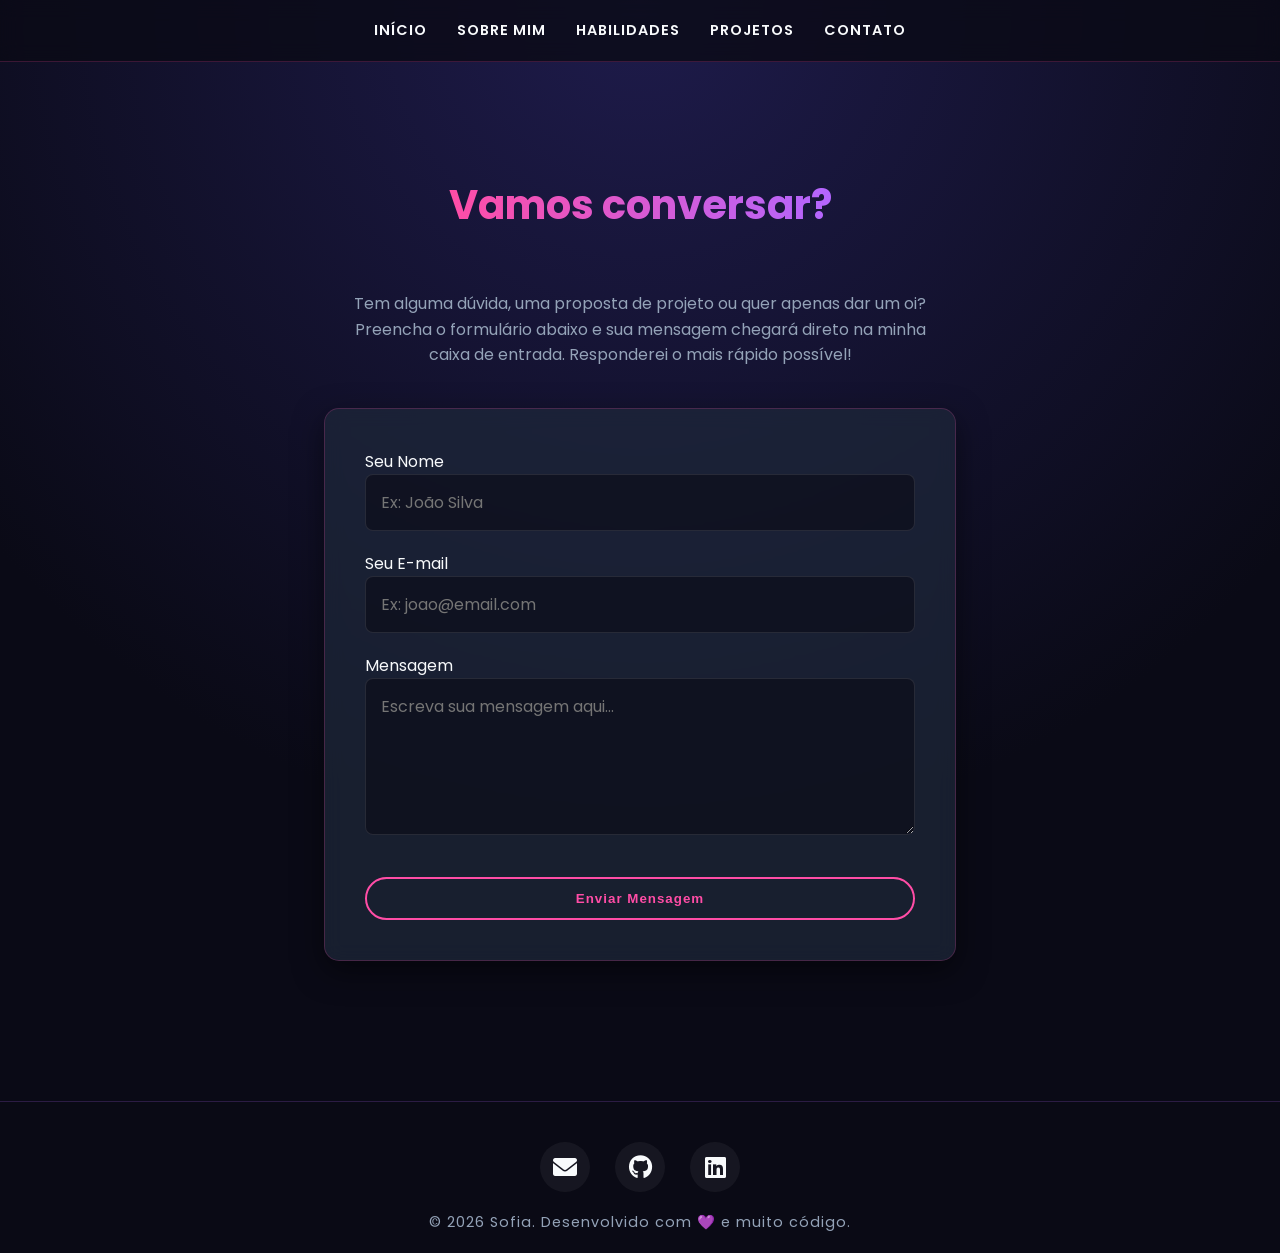
==== contato.html @ 98f4d6ce "Subindo Projeto" ====
<!DOCTYPE html>
<html lang="pt_BR">
    <head>
        <meta charset="UTF-8">
        <meta name="viewport" content="width=device-width, initial-scale=1.0">
        <title>Sofia | Contato</title>
        <link rel="stylesheet" href="style.css">
        <link rel="stylesheet" href="https://cdnjs.cloudflare.com/ajax/libs/font-awesome/6.0.0/css/all.min.css">
    </head>
    <body>
        <nav>
            <a href="index.html">Início</a>
            <a href="sobre.html">Sobre mim</a>
            <a href="habilidades.html">Habilidades</a>
            <a href="projetos.html">Projetos</a>
            <a href="contato.html">Contato</a>
        </nav>
        <section class="pagina-contato">
            <h1>Vamos conversar?</h1>
            <p class="subtitulo-contato">
                Tem alguma dúvida, uma proposta de projeto ou quer apenas dar um oi? Preencha o formulário abaixo e sua mensagem chegará direto na minha caixa de entrada. Responderei o mais rápido possível!
            </p>
            <form action="http://localhost:5000/enviar" method="POST" class="form-centralizado">
                <div class="input-group">
                    <label for="nome">Seu Nome</label>
                    <input type="text" id="nome" name="nome" placeholder="Ex: João Silva" required>
                </div>
                <div class="input-group">
                    <label for="email">Seu E-mail</label>
                    <input type="email" id="email" name="email" placeholder="Ex: joao@email.com" required>
                </div>
                <div class="input-group">
                    <label for="mensagem">Mensagem</label>
                    <textarea id="mensagem" name="mensagem" rows="5" placeholder="Escreva sua mensagem aqui..." required></textarea>
                </div>
                <button type="submit" class="btn-neon">Enviar Mensagem</button>
            </form>
        </section>
            <footer>
                <div class="footer-content">
                    <div class="social-links">
                        <a href="mailto:s.leitaoazevedo@gmail.com" target="_blank" title="Enviar E-mail">
                            <i class="fas fa-envelope"></i>
                        </a>
                        <a href="https://github.com/sofia-azeved0" target="_blank" title="Meu GitHub">
                            <i class="fab fa-github"></i>
                        </a>
                        <a href="https://www.linkedin.com/in/sofialeitaodeazevedo/" target="_blank" title="Meu LinkedIn">
                            <i class="fab fa-linkedin"></i>
                        </a>
                    </div>
                    <p>&copy; 2026 Sofia. Desenvolvido com 💜 e muito código.</p>
                </div>
            </footer>
            <script>
                window.addEventListener('pageshow', function() {
                document.querySelector('.form-centralizado').reset();
                });
            </script>
    </body>
</html>
---- style.css ----
@import url('https://fonts.googleapis.com/css2?family=Poppins:wght@300;400;600;700&display=swap');

/* Variáveis Globais (Tema Dark Neon) */
:root {
    --bg-dark: #0a0a16;
    --bg-card: rgba(30, 41, 59, 0.7);
    --text-light: #f8fafc;
    --text-muted: #94a3b8;
    --neon-pink: #ff4da6; 
    --neon-purple: #b366ff; 
    --footer-bg: rgba(10, 10, 22, 0.9);
}

/* Configurações Base */
body {
    margin: 0;
    font-family: 'Poppins', sans-serif;
    background-color: var(--bg-dark);
    background-image: radial-gradient(circle at 50% 0%, #1e1b4b 0%, var(--bg-dark) 60%);
    color: var(--text-light);
    min-height: 100vh;
}

/* Navegação */
nav {
    background: rgba(10, 10, 22, 0.8);
    backdrop-filter: blur(10px);
    padding: 20px 40px;
    display: flex;
    gap: 30px;
    align-items: center;
    justify-content: center;
    position: sticky;
    top: 0;
    z-index: 100;
    border-bottom: 1px solid rgba(255, 77, 166, 0.2);
}

nav a {
    color: var(--text-light);
    text-decoration: none;
    font-weight: 600;
    text-transform: uppercase;
    letter-spacing: 1px;
    font-size: 0.9rem;
    transition: 0.3s;
    position: relative;
}

nav a:hover {
    color: var(--neon-pink);
    text-shadow: 0 0 10px rgba(255, 77, 166, 0.5);
}

nav a::after {
    content: '';
    position: absolute;
    width: 0;
    height: 2px;
    bottom: -5px;
    left: 0;
    background-color: var(--neon-pink);
    transition: width 0.3s ease;
}

nav a:hover::after {
    width: 100%;
}

/* Layout Estrutural */
section {
    max-width: 1100px;
    margin: auto;
    padding: 80px 40px;
    animation: fadeIn 1s ease-in-out;
}

@keyframes fadeIn {
    from { opacity: 0; transform: translateY(20px); }
    to { opacity: 1; transform: translateY(0); }
}

h1 {
    font-size: 2.5rem;
    background: linear-gradient(to right, var(--neon-pink), var(--neon-purple));
    -webkit-background-clip: text;
    color: transparent;
    text-align: center;
    margin-bottom: 40px;
}

/* Hero Section (index.html) */
.hero {
    text-align: center;
    display: flex;
    flex-direction: column;
    align-items: center;
    justify-content: center;
    min-height: 70vh;
}

.saudacao {
    color: var(--neon-pink);
    font-weight: 400;
    font-size: 1.2rem;
    margin-bottom: -10px;
}

.nome-destaque {
    font-size: 4.5rem;
    margin: 10px 0;
    color: var(--text-light);
    text-shadow: 0 0 20px rgba(255, 77, 166, 0.4);
}

.cargo {
    color: var(--text-muted);
    font-weight: 300;
    font-size: 1.5rem;
    margin-bottom: 30px;
}

.btn-neon {
    display: inline-block;
    padding: 12px 30px;
    background: transparent;
    color: var(--neon-pink);
    border: 2px solid var(--neon-pink);
    border-radius: 30px;
    text-decoration: none;
    font-weight: bold;
    letter-spacing: 1px;
    transition: 0.4s;
}

.btn-neon:hover {
    background: var(--neon-pink);
    color: white;
    box-shadow: 0 0 20px rgba(255, 77, 166, 0.5);
    transform: translateY(-3px);
}

/* Sobre Mim */
.sobre-linha {
    display: flex;
    align-items: center;
    gap: 50px;
}

.texto {
    flex: 1;
    line-height: 1.8;
    color: var(--text-muted);
}

.texto p {
    margin-bottom: 20px;
}

.foto-container {
    position: relative;
}

.foto {
    width: 280px;
    border-radius: 20px;
    position: relative;
    z-index: 2;
    transition: 0.4s;
    filter: grayscale(20%);
}

.foto:hover {
    transform: scale(1.02);
    filter: grayscale(0%);
}

.foto-container::before {
    content: '';
    position: absolute;
    top: -10px; left: -10px; right: -10px; bottom: -10px;
    background: linear-gradient(45deg, var(--neon-pink), var(--neon-purple));
    z-index: 1;
    border-radius: 25px;
    opacity: 0.6;
    filter: blur(20px);
    transition: 0.4s;
}

/* Componente Card Base */
.cards {
    display: flex;
    gap: 30px;
    flex-wrap: wrap;
    justify-content: center;
}

.card-wrapper {
    position: relative;
    border-radius: 16px;
    padding: 2px;
    background: linear-gradient(135deg, rgba(255,77,166,0.2), rgba(179,102,255,0.2));
    transition: 0.4s;
    display: flex;
}

.card-wrapper:hover {
    background: linear-gradient(135deg, var(--neon-pink), var(--neon-purple));
    transform: translateY(-10px);
    box-shadow: 0 0 20px rgba(255, 77, 166, 0.5);
}

.card {
    background: var(--bg-dark);
    padding: 30px;
    border-radius: 14px;
    flex: 1;
    min-width: 280px;
    position: relative;
    z-index: 1;
    color: var(--text-muted);
    width: 100%;
    box-sizing: border-box;
}

.card h2 {
    color: var(--text-light);
    font-size: 1.3rem;
    border-bottom: 1px solid rgba(255, 255, 255, 0.1);
    padding-bottom: 10px;
}

.card ul {
    padding-left: 20px;
    line-height: 2;
}

.card li::marker {
    color: var(--neon-pink);
}

/* Grid de Menu Interativo (Habilidades) */
.cards-menu {
    display: grid;
    grid-template-columns: repeat(5, 1fr);
    gap: 15px;
    width: 100%;
}

.cards-menu .card-wrapper {
    min-width: 0;
}

.cards-menu .card {
    min-width: 0;
    padding: 30px 15px;
    height: 100%;
    display: flex;
    flex-direction: column;
    align-items: center;
    justify-content: center;
}

.card-clicavel {
    cursor: pointer;
}

.cards-menu .card-clicavel h2 {
    font-size: 1rem;
    text-align: center;
    border-bottom: none;
    margin-bottom: 0;
    padding-bottom: 0;
    word-break: break-word;
}

.icone-grande {
    font-size: 2.5rem;
    color: var(--neon-pink);
    margin-bottom: 15px;
    transition: 0.3s;
}

.card-clicavel:hover .icone-grande {
    color: var(--neon-purple);
    transform: scale(1.1);
}

.dica-clique {
    display: block;
    margin-top: 15px;
    font-size: 0.8rem;
    color: var(--neon-purple);
    opacity: 0.7;
    font-weight: 600;
}

.card-clicavel:hover .dica-clique {
    opacity: 1;
}

.btn-voltar {
    background: transparent;
    border: 1px solid var(--neon-pink);
    color: var(--neon-pink);
    padding: 10px 20px;
    border-radius: 30px;
    font-size: 1rem;
    cursor: pointer;
    margin-bottom: 30px;
    transition: 0.3s;
    font-family: 'Poppins', sans-serif;
    font-weight: 600;
}

.btn-voltar:hover {
    background: var(--neon-pink);
    color: var(--bg-dark);
    box-shadow: 0 0 15px rgba(255, 77, 166, 0.4);
}

.card-detalhe {
    animation: fadeIn 0.5s ease-in-out;
}

/* Controle de Visibilidade JS */
.oculto, #menu-cards.oculto {
    display: none !important;
}

/* Projetos */
.projetos-grid {
    display: grid;
    grid-template-columns: repeat(auto-fit, minmax(300px, 1fr));
    gap: 30px;
}

.projeto-card {
    background: var(--bg-card);
    padding: 30px;
    border-radius: 15px;
    border: 1px solid rgba(255, 255, 255, 0.05);
    transition: 0.4s;
    backdrop-filter: blur(5px);
}

.projeto-card:hover {
    border-color: var(--neon-purple);
    box-shadow: 0 10px 30px rgba(179, 102, 255, 0.2);
    transform: translateY(-10px);
}

.projeto-card h2 {
    color: var(--neon-pink);
    margin-bottom: 5px;
    border-bottom: none;
}

.projeto-card h4 {
    color: var(--neon-purple);
    font-weight: 400;
    font-size: 0.9rem;
    margin-top: 0;
}

.tags {
    display: flex;
    flex-wrap: wrap;
    gap: 10px;
    margin-top: 20px;
}

.tag {
    background: rgba(255, 77, 166, 0.1);
    color: var(--neon-pink);
    padding: 5px 12px;
    border-radius: 20px;
    font-size: 0.8rem;
    border: 1px solid rgba(255, 77, 166, 0.3);
}

/* Rodapé */
footer {
    background: var(--footer-bg);
    border-top: 1px solid rgba(179, 102, 255, 0.2);
    padding: 40px 20px 20px 20px;
    text-align: center;
    margin-top: 60px;
}

.footer-content {
    display: flex;
    flex-direction: column;
    align-items: center;
    gap: 20px;
}

.social-links {
    display: flex;
    gap: 25px;
}

.social-links a {
    color: var(--text-light);
    font-size: 1.5rem;
    display: flex;
    align-items: center;
    justify-content: center;
    width: 50px;
    height: 50px;
    border-radius: 50%;
    background: rgba(255, 255, 255, 0.05);
    transition: 0.4s;
    text-decoration: none;
}

.social-links a:hover {
    color: var(--neon-pink);
    background: rgba(255, 77, 166, 0.1);
    box-shadow: 0 0 15px rgba(255, 77, 166, 0.5);
    transform: translateY(-5px);
}

.footer-content p {
    color: var(--text-muted);
    font-size: 0.9rem;
    margin: 0;
    letter-spacing: 1px;
}

/* Animações (Typing Effect) */
.digitando {
    display: inline-block;
    overflow: hidden; 
    white-space: nowrap; 
    border-right: 3px solid var(--neon-pink); 
    margin: 0 auto; 
    /* Coloquei o 'forwards' para a animação terminar e ficar parada perfeitamente */
    animation: 
        typing 3s steps(24, end) forwards,
        blink-caret .75s step-end infinite;
}

/* Animação das letras aparecendo */
@keyframes typing {
    from { width: 0; }
    to { width: 21ch; } /* 'ch' é a medida exata de caracteres! */
}

/* Animação do cursor piscando */
@keyframes blink-caret {
    from, to { border-color: transparent; }
    50% { border-color: var(--neon-pink); }
}

/* Responsividade */
@media (max-width: 900px) {
    .cards-menu {
        grid-template-columns: repeat(auto-fit, minmax(140px, 1fr));
    }
    .sobre-linha {
        flex-direction: column;
        text-align: center;
    }
}

/* --- PÁGINA DE CONTATO EXCLUSIVA --- */
.pagina-contato {
    display: flex;
    flex-direction: column;
    align-items: center; /* Centraliza tudo no meio da tela */
    justify-content: center;
    min-height: 70vh;
    text-align: center;
}

.subtitulo-contato {
    color: var(--text-muted);
    max-width: 600px;
    margin-bottom: 40px;
    line-height: 1.6;
}

.form-centralizado {
    width: 100%;
    max-width: 550px; /* Impede o form de ficar muito largo e feio */
    background: var(--bg-card);
    backdrop-filter: blur(10px);
    padding: 40px;
    border-radius: 15px;
    border: 1px solid rgba(255, 77, 166, 0.2);
    box-shadow: 0 10px 30px rgba(0, 0, 0, 0.5);
    display: flex;
    flex-direction: column;
    gap: 20px;
}

.form-centralizado .input-group {
    text-align: left; /* Mantém os títulos dos campos à esquerda */
}

.form-centralizado input,
.form-centralizado textarea {
    width: 100%;
    box-sizing: border-box; /* Impede que a borda "empurre" o campo pra fora */
    background: rgba(10, 10, 22, 0.6);
    border: 1px solid rgba(255, 255, 255, 0.1);
    padding: 15px;
    border-radius: 8px;
    color: var(--text-light);
    font-family: 'Poppins', sans-serif;
    font-size: 1rem;
    transition: 0.3s;
}

.form-centralizado input:focus,
.form-centralizado textarea:focus {
    outline: none;
    border-color: var(--neon-pink);
    box-shadow: 0 0 15px rgba(255, 77, 166, 0.3);
    background: rgba(10, 10, 22, 0.9);
}

.form-centralizado .btn-neon {
    margin-top: 15px;
    width: 100%;
}
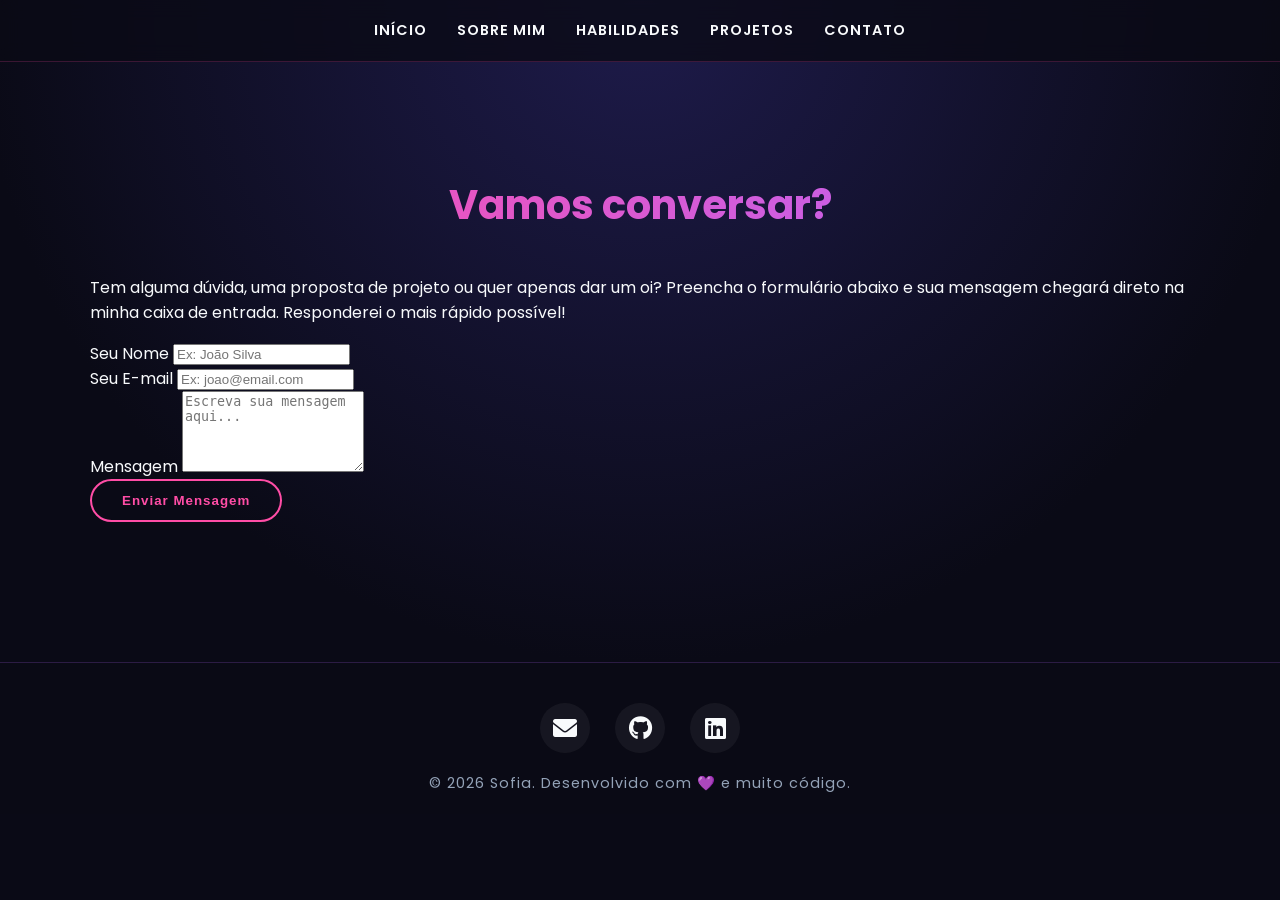
==== commit a30d681a: "Atualizando arquivos" ====
--- a/contato.html
+++ b/contato.html
@@ -20,7 +20,7 @@
             <p class="subtitulo-contato">
                 Tem alguma dúvida, uma proposta de projeto ou quer apenas dar um oi? Preencha o formulário abaixo e sua mensagem chegará direto na minha caixa de entrada. Responderei o mais rápido possível!
             </p>
-            <form action="http://localhost:5000/enviar" method="POST" class="form-centralizado">
+            <form action="https://portifolio-sofia.onrender.com/enviar" method="POST" class="form-centralizado">
                 <div class="input-group">
                     <label for="nome">Seu Nome</label>
                     <input type="text" id="nome" name="nome" placeholder="Ex: João Silva" required>
@@ -36,22 +36,22 @@
                 <button type="submit" class="btn-neon">Enviar Mensagem</button>
             </form>
         </section>
-            <footer>
-                <div class="footer-content">
-                    <div class="social-links">
-                        <a href="mailto:s.leitaoazevedo@gmail.com" target="_blank" title="Enviar E-mail">
-                            <i class="fas fa-envelope"></i>
-                        </a>
-                        <a href="https://github.com/sofia-azeved0" target="_blank" title="Meu GitHub">
-                            <i class="fab fa-github"></i>
-                        </a>
-                        <a href="https://www.linkedin.com/in/sofialeitaodeazevedo/" target="_blank" title="Meu LinkedIn">
-                            <i class="fab fa-linkedin"></i>
-                        </a>
-                    </div>
-                    <p>&copy; 2026 Sofia. Desenvolvido com 💜 e muito código.</p>
+        <footer>
+            <div class="footer-content">
+                <div class="social-links">
+                    <a href="mailto:s.leitaoazevedo@gmail.com" target="_blank" title="Enviar E-mail">
+                        <i class="fas fa-envelope"></i>
+                    </a>
+                    <a href="https://github.com/sofia-azeved0" target="_blank" title="Meu GitHub">
+                        <i class="fab fa-github"></i>
+                    </a>
+                    <a href="https://www.linkedin.com/in/sofialeitaodeazevedo/" target="_blank" title="Meu LinkedIn">
+                        <i class="fab fa-linkedin"></i>
+                    </a>
                 </div>
-            </footer>
+                <p>&copy; 2026 Sofia. Desenvolvido com 💜 e muito código.</p>
+            </div>
+        </footer>
             <script>
                 window.addEventListener('pageshow', function() {
                 document.querySelector('.form-centralizado').reset();
--- a/style.css
+++ b/style.css
@@ -1,6 +1,5 @@
 @import url('https://fonts.googleapis.com/css2?family=Poppins:wght@300;400;600;700&display=swap');
 
-/* Variáveis Globais (Tema Dark Neon) */
 :root {
     --bg-dark: #0a0a16;
     --bg-card: rgba(30, 41, 59, 0.7);
@@ -11,7 +10,6 @@
     --footer-bg: rgba(10, 10, 22, 0.9);
 }
 
-/* Configurações Base */
 body {
     margin: 0;
     font-family: 'Poppins', sans-serif;
@@ -21,7 +19,6 @@
     min-height: 100vh;
 }
 
-/* Navegação */
 nav {
     background: rgba(10, 10, 22, 0.8);
     backdrop-filter: blur(10px);
@@ -67,7 +64,6 @@
     width: 100%;
 }
 
-/* Layout Estrutural */
 section {
     max-width: 1100px;
     margin: auto;
@@ -89,7 +85,6 @@
     margin-bottom: 40px;
 }
 
-/* Hero Section (index.html) */
 .hero {
     text-align: center;
     display: flex;
@@ -140,7 +135,6 @@
     transform: translateY(-3px);
 }
 
-/* Sobre Mim */
 .sobre-linha {
     display: flex;
     align-items: center;
@@ -187,7 +181,6 @@
     transition: 0.4s;
 }
 
-/* Componente Card Base */
 .cards {
     display: flex;
     gap: 30px;
@@ -239,7 +232,6 @@
     color: var(--neon-pink);
 }
 
-/* Grid de Menu Interativo (Habilidades) */
 .cards-menu {
     display: grid;
     grid-template-columns: repeat(5, 1fr);
@@ -323,12 +315,10 @@
     animation: fadeIn 0.5s ease-in-out;
 }
 
-/* Controle de Visibilidade JS */
 .oculto, #menu-cards.oculto {
     display: none !important;
 }
 
-/* Projetos */
 .projetos-grid {
     display: grid;
     grid-template-columns: repeat(auto-fit, minmax(300px, 1fr));
@@ -379,7 +369,6 @@
     border: 1px solid rgba(255, 77, 166, 0.3);
 }
 
-/* Rodapé */
 footer {
     background: var(--footer-bg);
     border-top: 1px solid rgba(179, 102, 255, 0.2);
@@ -428,47 +417,118 @@
     letter-spacing: 1px;
 }
 
-/* Animações (Typing Effect) */
 .digitando {
     display: inline-block;
     overflow: hidden; 
     white-space: nowrap; 
     border-right: 3px solid var(--neon-pink); 
     margin: 0 auto; 
-    /* Coloquei o 'forwards' para a animação terminar e ficar parada perfeitamente */
+
     animation: 
         typing 3s steps(24, end) forwards,
         blink-caret .75s step-end infinite;
 }
 
-/* Animação das letras aparecendo */
 @keyframes typing {
     from { width: 0; }
-    to { width: 21ch; } /* 'ch' é a medida exata de caracteres! */
-}
-
-/* Animação do cursor piscando */
+    to { width: 21ch; }
+}
+
 @keyframes blink-caret {
     from, to { border-color: transparent; }
     50% { border-color: var(--neon-pink); }
 }
 
-/* Responsividade */
-@media (max-width: 900px) {
+@media (max-width: 768px) {
+    html, body {
+        overflow-x: hidden;
+        width: 100%;
+        max-width: 100vw;
+    }
+
+    nav, .menu, header ul {
+        display: flex;
+        flex-wrap: nowrap;
+        overflow-x: auto;
+        justify-content: flex-start;
+        gap: 15px;
+        padding: 10px 15px;
+        -ms-overflow-style: none;
+        scrollbar-width: none;
+    }
+
+    nav::-webkit-scrollbar, .menu::-webkit-scrollbar, header ul::-webkit-scrollbar {
+        display: none;
+    }
+
+    nav a, .menu a, header a {
+        font-size: 13px;
+        padding: 6px 8px;
+        white-space: nowrap;
+    }
+
     .cards-menu {
-        grid-template-columns: repeat(auto-fit, minmax(140px, 1fr));
-    }
+        display: flex;
+        flex-direction: column;
+        align-items: center;
+        gap: 20px;
+        width: 100%;
+        padding: 0 15px;
+    }
+
+    .card-wrapper {
+        width: 100%;
+        max-width: 350px;
+    }
+
+    .card {
+        width: 100%;
+        margin: 0;
+    }
+
     .sobre-linha {
+        display: flex;
         flex-direction: column;
+        align-items: center;
+        gap: 25px;
+        width: 100%;
+    }
+
+    .texto {
+        width: 100%;
         text-align: center;
-    }
-}
-
-/* --- PÁGINA DE CONTATO EXCLUSIVA --- */
+        margin: 0;
+    }
+
+    .texto p, .sobre p {
+        font-size: 16px;
+        line-height: 1.6;
+        width: 90%;
+        margin: 0 auto 15px auto;
+        text-align: center;
+    }
+
+    .foto-container {
+        width: 100%;
+        display: flex;
+        justify-content: center;
+        margin-bottom: 45px;
+    }
+
+    .foto {
+        width: 80%;
+        max-width: 250px;
+        height: auto;
+        border-radius: 20px;
+        border: 2px solid rgba(255, 255, 255, 0.2);
+        box-shadow: 0 0 2px 1px #ff007f, 0 0 4px 1px rgba(255, 0, 127, 0.2);
+        margin: 0 auto;
+    }
+
 .pagina-contato {
     display: flex;
     flex-direction: column;
-    align-items: center; /* Centraliza tudo no meio da tela */
+    align-items: center;
     justify-content: center;
     min-height: 70vh;
     text-align: center;
@@ -483,7 +543,7 @@
 
 .form-centralizado {
     width: 100%;
-    max-width: 550px; /* Impede o form de ficar muito largo e feio */
+    max-width: 550px;
     background: var(--bg-card);
     backdrop-filter: blur(10px);
     padding: 40px;
@@ -496,13 +556,13 @@
 }
 
 .form-centralizado .input-group {
-    text-align: left; /* Mantém os títulos dos campos à esquerda */
+    text-align: left;
 }
 
 .form-centralizado input,
 .form-centralizado textarea {
     width: 100%;
-    box-sizing: border-box; /* Impede que a borda "empurre" o campo pra fora */
+    box-sizing: border-box;
     background: rgba(10, 10, 22, 0.6);
     border: 1px solid rgba(255, 255, 255, 0.1);
     padding: 15px;
@@ -524,4 +584,41 @@
 .form-centralizado .btn-neon {
     margin-top: 15px;
     width: 100%;
+}
+
+footer {
+    padding: 30px 15px;
+    text-align: center;
+    width: 100%;
+    background-color: transparent;
+    margin-top: 50px;
+}
+
+.footer-content {
+    display: flex;
+    flex-direction: column;
+    align-items: center;
+}
+
+.social-links {
+    display: flex;
+    justify-content: center;
+    gap: 25px;
+    margin-bottom: 20px;
+}
+
+.social-links i {
+    font-size: 26px;
+    color: rgba(255, 255, 255, 0.7);
+    transition: color 0.3s ease, text-shadow 0.3s ease;
+}
+
+.social-links a:hover i {
+    color: #df2381;
+    text-shadow: 0 0 10px #df2381, 0 0 20px #df2381;
+}
+
+footer p {
+    font-size: 14px;
+    color: rgba(255, 255, 255, 0.5);
 }
